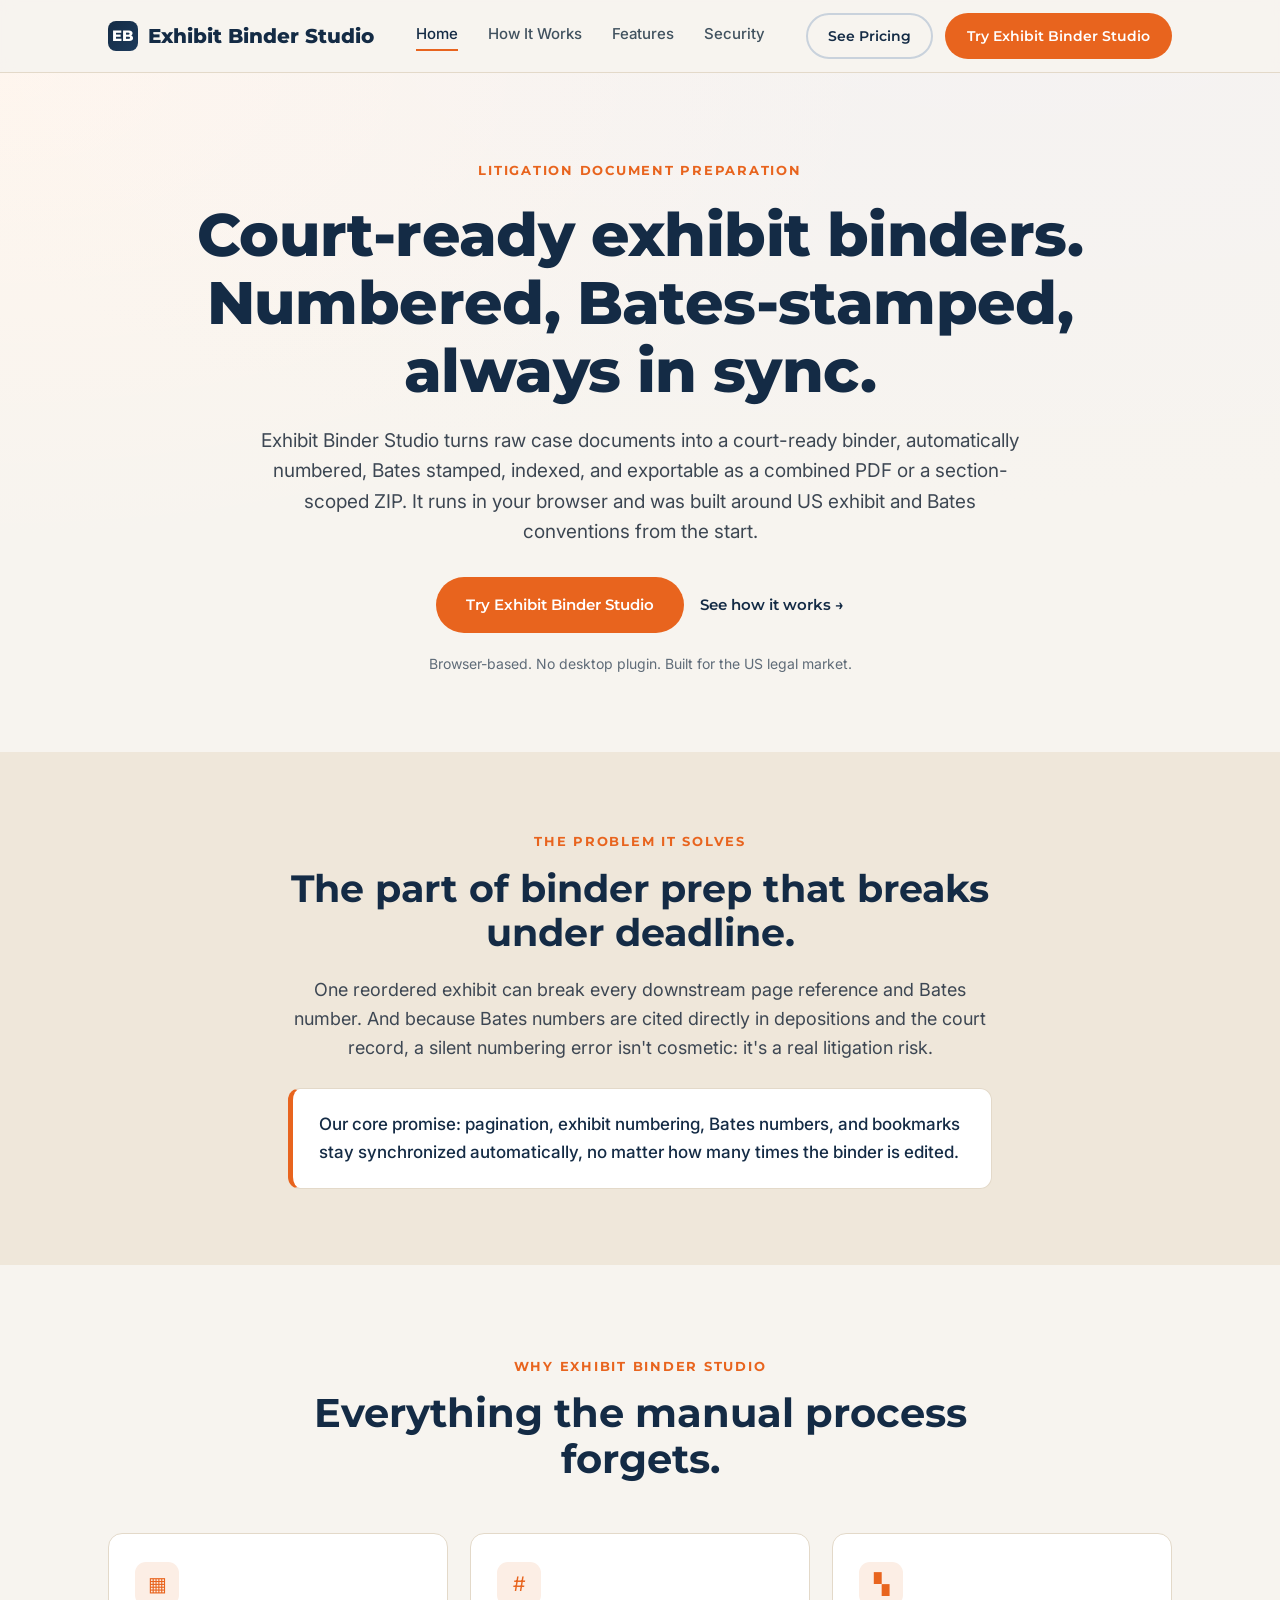
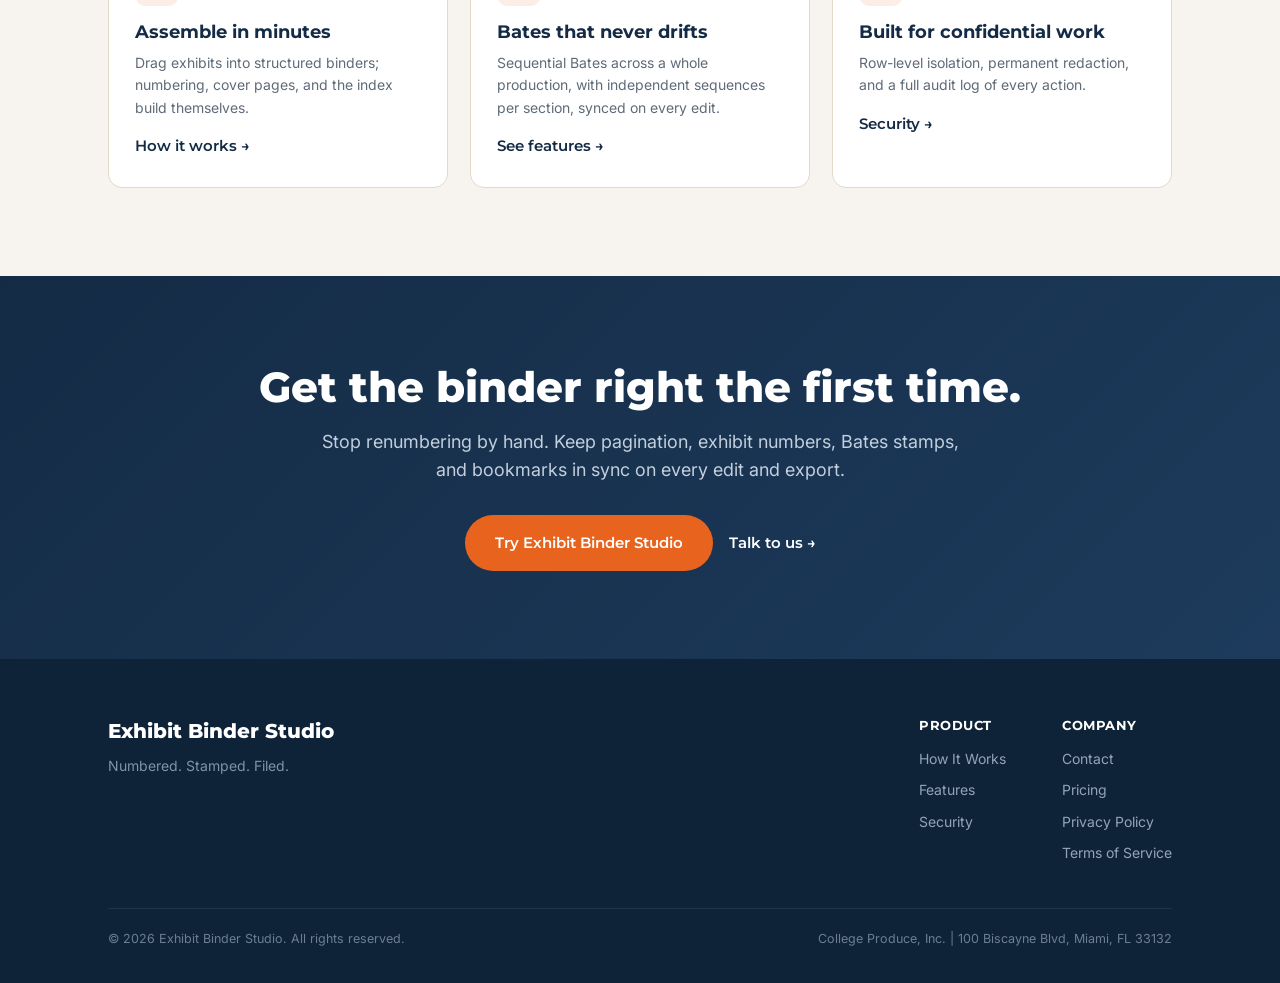
==== index.html @ d890932d "Initial commit: Exhibit Binder Studio marketing site Four-page static site (home, features, how it w" ====
<!DOCTYPE html>
<html lang="en">
<head>
<meta charset="UTF-8">
<meta name="viewport" content="width=device-width, initial-scale=1.0">
<title>Exhibit Binder Studio | Court-Ready Litigation Binders, Automatically</title>
<meta name="description" content="Turn raw case documents into a court-ready exhibit binder, automatically numbered, Bates stamped, indexed, and export-ready as a combined PDF or section-scoped ZIP. Browser-based, built for US exhibit and Bates conventions.">
<link rel="preconnect" href="https://fonts.googleapis.com">
<link rel="preconnect" href="https://fonts.gstatic.com" crossorigin>
<link href="https://fonts.googleapis.com/css2?family=Montserrat:wght@600;700;800&family=Inter:wght@400;500;600&display=swap" rel="stylesheet">
<link rel="stylesheet" href="assets/styles.css">
</head>
<body data-page="home">

<header id="site-header"></header>

<main>
  <section class="hero">
    <div class="wrap">
      <span class="eyebrow">Litigation Document Preparation</span>
      <h1>Court-ready exhibit binders. Numbered, Bates-stamped, always in sync.</h1>
      <p class="sub">Exhibit Binder Studio turns raw case documents into a court-ready binder, automatically numbered, Bates stamped, indexed, and exportable as a combined PDF or a section-scoped ZIP. It runs in your browser and was built around US exhibit and Bates conventions from the start.</p>
      <div class="cta-row">
        <a class="btn btn-primary" href="contact.html">Try Exhibit Binder Studio</a>
        <a class="link-arrow" href="how-it-works.html">See how it works →</a>
      </div>
      <p class="micro">Browser-based. No desktop plugin. Built for the US legal market.</p>
    </div>
  </section>

  <section class="problem" style="padding:76px 0">
    <div class="wrap inner">
      <span class="eyebrow">The Problem It Solves</span>
      <h2>The part of binder prep that breaks under deadline.</h2>
      <p>One reordered exhibit can break every downstream page reference and Bates number. And because Bates numbers are cited directly in depositions and the court record, a silent numbering error isn't cosmetic: it's a real litigation risk.</p>
      <div class="promise">Our core promise: pagination, exhibit numbering, Bates numbers, and bookmarks stay synchronized automatically, no matter how many times the binder is edited.</div>
    </div>
  </section>

  <section>
    <div class="wrap">
      <div class="sec-head"><span class="eyebrow">Why Exhibit Binder Studio</span><h2>Everything the manual process forgets.</h2></div>
      <div class="hl-grid">
        <div class="hl"><div class="ic">▦</div><h3>Assemble in minutes</h3><p>Drag exhibits into structured binders; numbering, cover pages, and the index build themselves.</p><a class="link-arrow" href="how-it-works.html">How it works →</a></div>
        <div class="hl"><div class="ic">#</div><h3>Bates that never drifts</h3><p>Sequential Bates across a whole production, with independent sequences per section, synced on every edit.</p><a class="link-arrow" href="features.html">See features →</a></div>
        <div class="hl"><div class="ic">▚</div><h3>Built for confidential work</h3><p>Row-level isolation, permanent redaction, and a full audit log of every action.</p><a class="link-arrow" href="security.html">Security →</a></div>
      </div>
    </div>
  </section>

  <section class="cta cta-dark"><div class="wrap"><h2>Get the binder right the first time.</h2><p>Stop renumbering by hand. Keep pagination, exhibit numbers, Bates stamps, and bookmarks in sync on every edit and export.</p><div class="cta-row"><a class="btn btn-primary" href="contact.html">Try Exhibit Binder Studio</a><a class="link-arrow" href="contact.html">Talk to us →</a></div></div></section>
</main>

<footer id="site-footer"></footer>

<script src="assets/site.js"></script>
</body>
</html>
---- assets/styles.css ----
/* =========================================================
   Exhibit Binder Studio: shared stylesheet
   One file for every page: base/reset, nav, footer, and
   shared components, followed by page-specific sections.
   ========================================================= */

:root{
  --cream:#F7F4EF; --cream-2:#EFE7DA; --white:#FFFFFF;
  --navy:#142B45; --navy-2:#1D3B5C; --ink:#2A2A2A; --muted:#5f6b78;
  --orange:#E8641E; --beige:#EAE0D2; --line:#E3D9C9;
}
*{box-sizing:border-box;margin:0;padding:0}
html{scroll-behavior:smooth}
body{font-family:'Inter',sans-serif;color:var(--ink);background:var(--cream);line-height:1.6;-webkit-font-smoothing:antialiased}
h1,h2,h3,.brand{font-family:'Montserrat',sans-serif;color:var(--navy);line-height:1.14}
.wrap{max-width:1120px;margin:0 auto;padding:0 28px}
.eyebrow{font-family:'Montserrat';font-weight:700;letter-spacing:.14em;font-size:12.5px;color:var(--orange);text-transform:uppercase}
a{text-decoration:none;color:inherit}

.btn{display:inline-flex;align-items:center;gap:8px;font-family:'Montserrat';font-weight:600;font-size:15px;padding:14px 28px;border-radius:100px;border:2px solid transparent;cursor:pointer;transition:.18s}
.btn-primary{background:var(--orange);color:#fff}
.btn-primary:hover{background:#cf5513;transform:translateY(-1px)}
.btn-ghost{background:transparent;color:var(--navy);border-color:#c9d2dc}
.btn-ghost:hover{border-color:var(--navy)}
.link-arrow{font-family:'Montserrat';font-weight:600;color:var(--navy);font-size:15px}
.link-arrow:hover{color:var(--orange)}

/* ---------- Header / navigation (shared, injected by assets/site.js) ---------- */
header{position:sticky;top:0;z-index:50;background:rgba(247,244,239,.92);backdrop-filter:blur(8px);border-bottom:1px solid var(--line)}
nav{display:flex;align-items:center;justify-content:space-between;min-height:72px;flex-wrap:wrap;row-gap:10px;padding:10px 0}
.brand{font-weight:800;font-size:20px;display:flex;align-items:center;gap:10px;white-space:nowrap}
.logo-mark{width:30px;height:30px;border-radius:8px;background:linear-gradient(135deg,var(--navy),var(--navy-2));display:grid;place-items:center;color:#fff;font-size:15px;font-weight:800}
.navlinks{display:flex;gap:30px;align-items:center}
.navlinks a{font-weight:500;color:#41525f;font-size:15px;padding-bottom:3px;border-bottom:2px solid transparent;white-space:nowrap}
.navlinks a:hover{color:var(--navy)}
.navlinks a.active{color:var(--navy);border-bottom-color:var(--orange)}
.navcta{display:flex;gap:12px;align-items:center;flex-wrap:wrap;justify-content:flex-end}
.navcta .btn{padding:10px 20px;font-size:14px}
@media(max-width:1040px){.navlinks{gap:18px}.navlinks a{font-size:13.5px}.navcta .btn{padding:9px 18px;font-size:13.5px}}
@media(max-width:860px){.navlinks{display:none}}
@media(max-width:480px){.brand{font-size:17px}.logo-mark{width:26px;height:26px;font-size:13px}.navcta .btn{padding:7px 12px;font-size:11.5px}.navcta{gap:6px}}

/* ---------- Footer (shared, injected by assets/site.js) ---------- */
footer{background:#0f2338;color:#93a4b7;padding:56px 0 34px}
.fgrid2{display:flex;justify-content:space-between;flex-wrap:wrap;gap:24px;align-items:flex-start}
.fbrand{font-family:'Montserrat';font-weight:800;color:#fff;font-size:20px;margin-bottom:8px}
.ftag{color:#7f93a8;font-size:14px}
.fcols{display:flex;gap:56px;flex-wrap:wrap}
.fcol h5{font-family:'Montserrat';color:#fff;font-size:13px;margin-bottom:12px;letter-spacing:.04em}
.fcol a{display:block;font-size:14px;margin-bottom:9px}.fcol a:hover{color:#fff}
.fbar{border-top:1px solid #ffffff14;margin-top:34px;padding-top:20px;font-size:12.5px;color:#6b7e93;display:flex;justify-content:space-between;flex-wrap:wrap;gap:8px}

/* ---------- Shared section components (used on 2+ pages) ---------- */
section{padding:88px 0}

.sec-head{text-align:center;max-width:760px;margin:0 auto}
.sec-head h2{font-size:clamp(27px,3.5vw,40px);font-weight:700;margin:12px 0}
.sec-head p.lead{color:var(--muted);font-size:17px}

.pbanner{background:var(--navy);color:#fff;padding:70px 0 64px}
.pbanner .eyebrow{color:#ff9a5c}
.pbanner h1{color:#fff;font-size:clamp(32px,4.4vw,50px);font-weight:800;margin:12px 0 14px}
.pbanner p{color:#b9c6d4;font-size:18px;max-width:62ch}

.problem{background:var(--cream-2)}
.problem .inner{max-width:760px;margin:0 auto;text-align:center}
.problem h2{font-size:clamp(26px,3.4vw,38px);font-weight:700;margin:14px 0 22px}
.problem p{font-size:18px;color:#3d4753;margin-bottom:16px}
.promise{margin-top:26px;background:#fff;border:1px solid var(--line);border-left:5px solid var(--orange);border-radius:12px;padding:22px 26px;font-size:17px;color:var(--navy);font-weight:500;text-align:left}

/* CTA section + button row: one shared shape, two color variants */
.cta{text-align:center}
.cta-row{display:flex;gap:16px;align-items:center;flex-wrap:wrap}
.cta .cta-row{justify-content:center}
.cta .link-arrow{color:inherit}

.cta-dark{background:linear-gradient(135deg,var(--navy),var(--navy-2));color:#fff}
.cta-dark h2{color:#fff;font-size:clamp(28px,3.8vw,42px);font-weight:800;margin-bottom:16px}
.cta-dark p{color:#c2cfdd;font-size:18px;max-width:60ch;margin:0 auto 30px}
.cta-dark .link-arrow{color:#fff}

.cta-light{background:var(--cream-2)}
.cta-light h2{font-size:clamp(28px,3.6vw,42px);font-weight:800;margin-bottom:14px}
.cta-light p{color:var(--muted);font-size:18px;max-width:56ch;margin:0 auto 28px}
.cta-light .link-arrow{color:var(--navy)}

/* =========================================================
   Home page
   ========================================================= */
.hero{padding:84px 0 76px;background:radial-gradient(1200px 500px at 80% -10%, #ecebff33, transparent),radial-gradient(900px 480px at 0% 0%, #fff6ee, transparent);text-align:center}
.hero h1{font-size:clamp(38px,5.2vw,60px);font-weight:800;letter-spacing:-.01em;margin:18px auto 20px;max-width:22ch}
.hero p.sub{font-size:19px;color:#3d4753;max-width:64ch;margin:0 auto 30px}
.hero .cta-row{justify-content:center}
.micro{margin-top:20px;color:var(--muted);font-size:14px}

.hl-grid{display:grid;grid-template-columns:repeat(3,1fr);gap:22px;margin-top:52px}
@media(max-width:840px){.hl-grid{grid-template-columns:1fr}}
.hl{background:#fff;border:1px solid var(--line);border-radius:14px;padding:28px 26px;transition:.18s}
.hl:hover{transform:translateY(-3px);box-shadow:0 20px 40px -26px #142b4555}
.hl .ic{width:44px;height:44px;border-radius:11px;background:#fceee5;color:var(--orange);display:grid;place-items:center;margin-bottom:16px;font-size:20px}
.hl h3{font-size:18px;margin-bottom:9px}
.hl p{font-size:14px;color:var(--muted);margin-bottom:14px}

/* =========================================================
   Features page
   ========================================================= */
.fgrid{display:grid;grid-template-columns:repeat(3,1fr);gap:22px}
@media(max-width:900px){.fgrid{grid-template-columns:1fr 1fr}}
@media(max-width:560px){.fgrid{grid-template-columns:1fr}}
.card{background:#fff;border:1px solid var(--line);border-radius:14px;padding:28px 26px;transition:.18s}
.card:hover{transform:translateY(-3px);box-shadow:0 20px 40px -26px #142b4555}
.card .ic{width:46px;height:46px;border-radius:12px;background:#fceee5;color:var(--orange);display:grid;place-items:center;margin-bottom:16px;font-size:21px;font-family:'Montserrat';font-weight:700}
.card h3{font-size:17.5px;margin-bottom:9px}
.card p{font-size:14px;color:var(--muted)}
.also{margin-top:34px;text-align:center;background:var(--cream-2);border:1px dashed #d8c4a8;border-radius:14px;padding:24px 28px}
.also b{color:var(--navy);font-family:'Montserrat'}
.also span{color:var(--muted);font-size:14.5px}

.qc{background:var(--navy);color:#e8eef4}
.qc h2{color:#fff}
.qc .sec-head p.lead{color:#aebccb}
.qc .eyebrow{color:#ff9a5c}
.presets{display:grid;grid-template-columns:repeat(2,1fr);gap:12px;max-width:820px;margin:44px auto 0}
@media(max-width:640px){.presets{grid-template-columns:1fr}}
.preset{display:flex;gap:12px;align-items:center;background:#ffffff0f;border:1px solid #ffffff1f;border-radius:10px;padding:14px 16px;font-size:14.5px}
.preset .chk{color:#5fd08a;font-weight:700}
.qc-note{max-width:820px;margin:26px auto 0;font-size:14.5px;color:#b9c6d4;text-align:center;line-height:1.7}
.qc-note b{color:#fff}

/* =========================================================
   How It Works page
   ========================================================= */
.steps-v{max-width:820px;margin:0 auto;display:flex;flex-direction:column;gap:18px}
.stepc{display:flex;gap:22px;background:#fff;border:1px solid var(--line);border-radius:14px;padding:26px 28px}
.stepc .n{flex:0 0 auto;width:46px;height:46px;border-radius:50%;background:var(--navy);color:#fff;font-family:'Montserrat';font-weight:700;font-size:18px;display:grid;place-items:center}
.stepc h3{font-size:18px;margin-bottom:6px}
.stepc p{font-size:14.5px;color:var(--muted)}
.intro{text-align:center;max-width:640px;margin:0 auto 48px;color:var(--muted);font-size:17px}

/* =========================================================
   Security page
   ========================================================= */
.sec-grid{display:grid;grid-template-columns:repeat(2,1fr);gap:22px}
@media(max-width:760px){.sec-grid{grid-template-columns:1fr}}
.pill{display:flex;gap:18px;background:#fff;border:1px solid var(--line);border-radius:14px;padding:26px 26px}
.pill .ic{flex:0 0 auto;width:46px;height:46px;border-radius:12px;background:#eaf0f6;color:var(--navy);display:grid;place-items:center;font-size:20px;font-family:'Montserrat';font-weight:700}
.pill h3{font-size:17px;margin-bottom:6px}
.pill p{font-size:14px;color:var(--muted)}

.stackwrap{background:var(--cream-2)}
.stackwrap .sec-head{margin:0 auto 40px}
.stack-grid{display:grid;grid-template-columns:repeat(4,1fr);gap:16px;max-width:960px;margin:0 auto}
@media(max-width:760px){.stack-grid{grid-template-columns:1fr 1fr}}
.scard{background:#fff;border:1px solid var(--line);border-radius:12px;padding:20px 18px;text-align:center}
.scard .l{font-family:'Montserrat';font-weight:700;color:var(--orange);font-size:12px;letter-spacing:.06em;text-transform:uppercase;margin-bottom:8px}
.scard p{font-size:13.5px;color:var(--navy);font-weight:600}
.scard span{display:block;font-size:12.5px;color:var(--muted);font-weight:400;margin-top:3px}
.isolate{max-width:820px;margin:36px auto 0;text-align:center;color:var(--muted);font-size:14px}
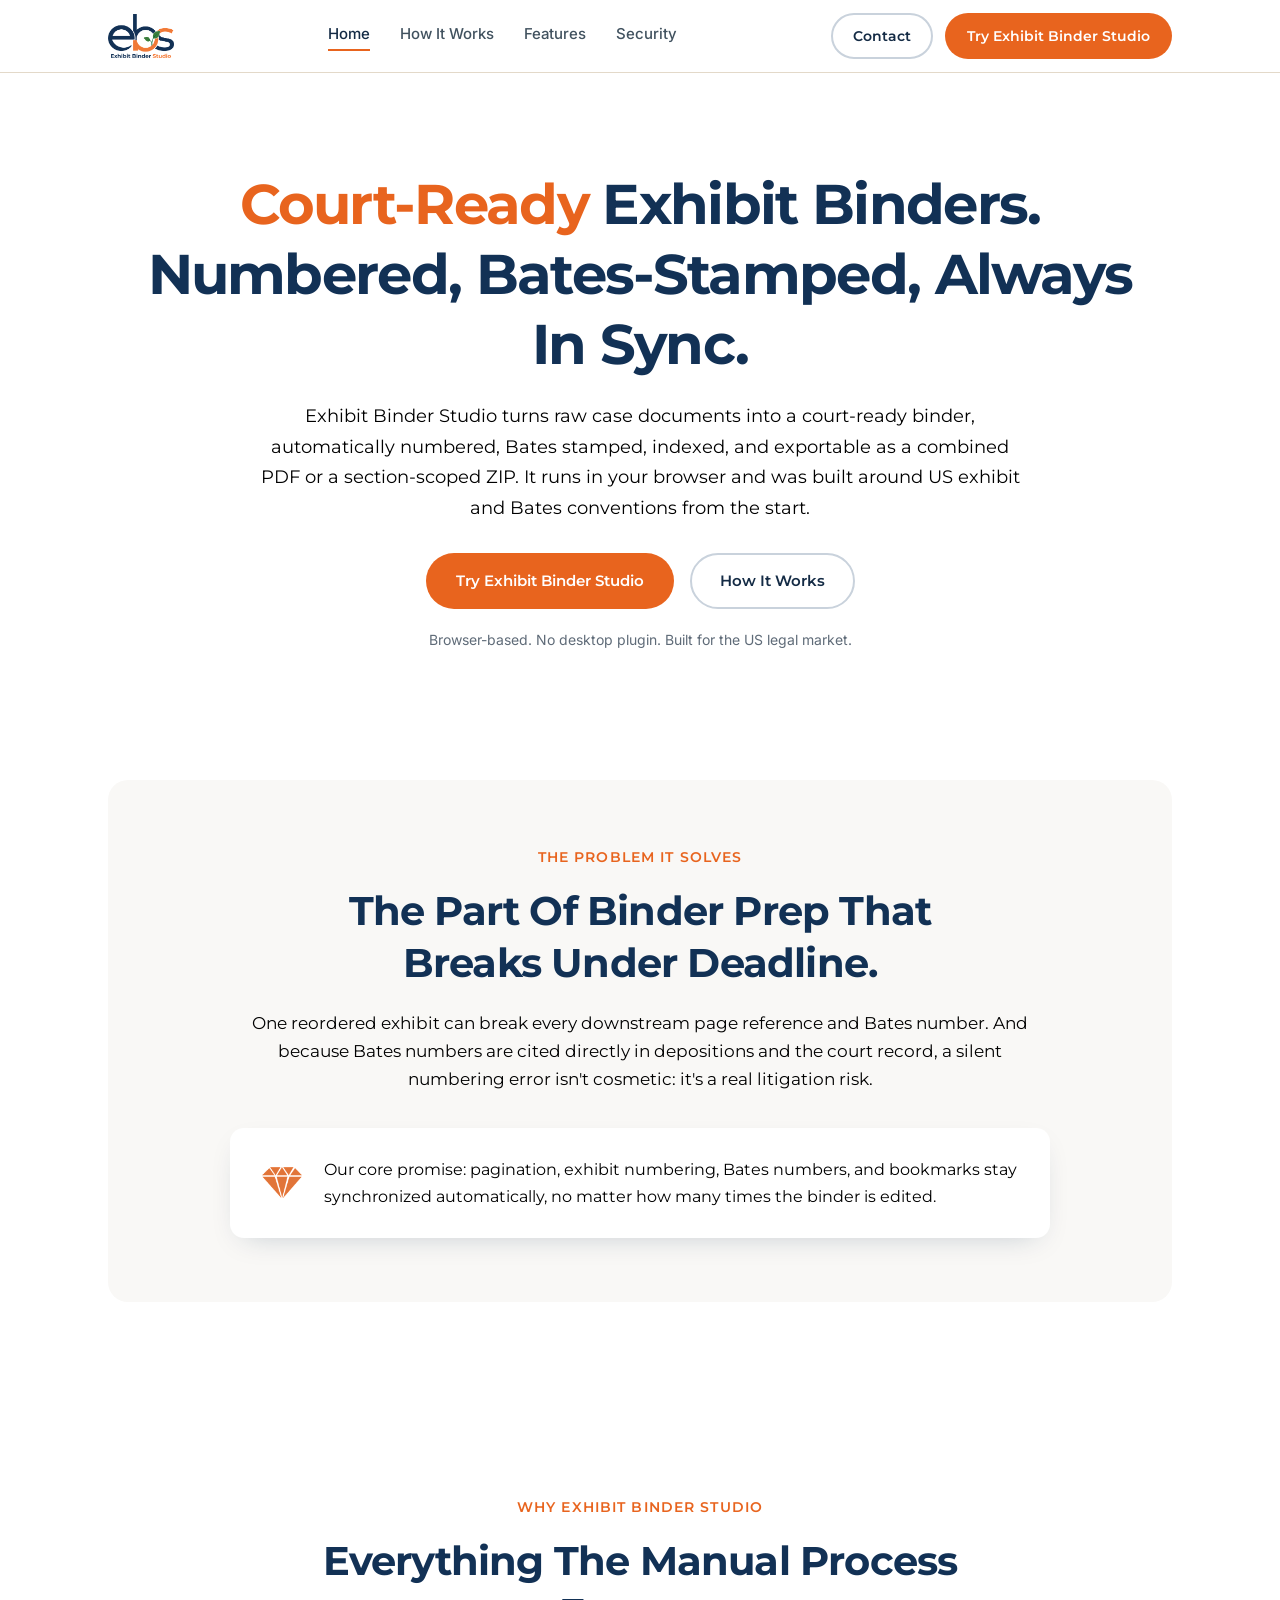
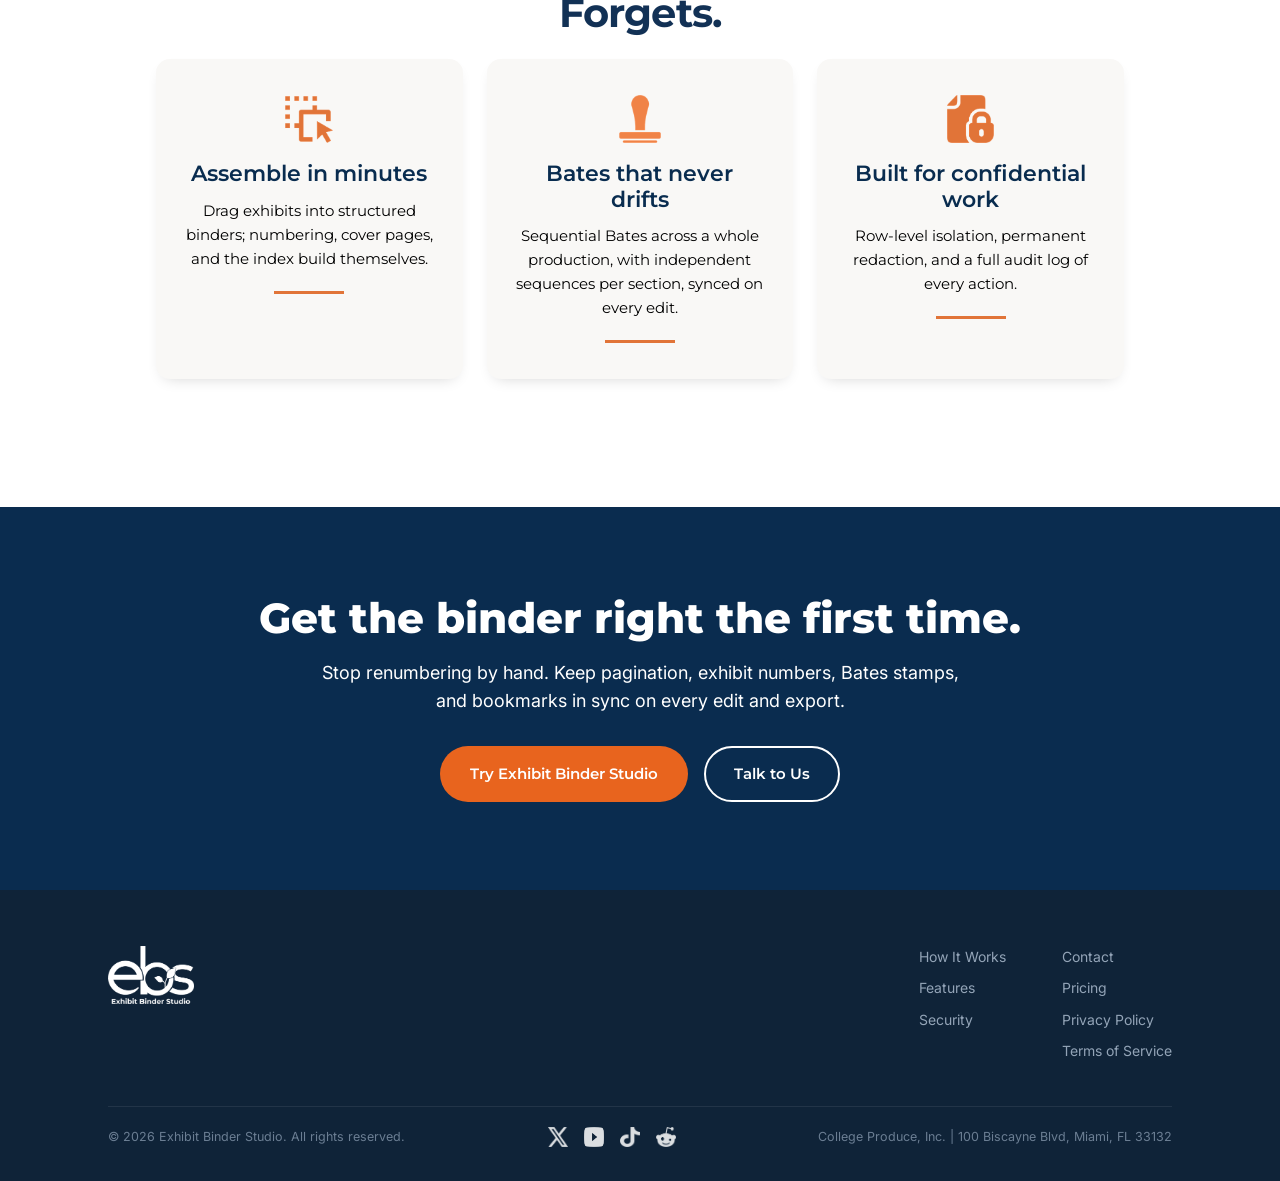
==== commit 536067d0: "Redesign Home, Features, and Security pages to match new Figma mockups Real icon/logo assets replace" ====
--- a/index.html
+++ b/index.html
@@ -7,7 +7,7 @@
 <meta name="description" content="Turn raw case documents into a court-ready exhibit binder, automatically numbered, Bates stamped, indexed, and export-ready as a combined PDF or section-scoped ZIP. Browser-based, built for US exhibit and Bates conventions.">
 <link rel="preconnect" href="https://fonts.googleapis.com">
 <link rel="preconnect" href="https://fonts.gstatic.com" crossorigin>
-<link href="https://fonts.googleapis.com/css2?family=Montserrat:wght@600;700;800&family=Inter:wght@400;500;600&display=swap" rel="stylesheet">
+<link href="https://fonts.googleapis.com/css2?family=Montserrat:wght@300;400;500;600;700;800&family=Inter:wght@400;500;600&display=swap" rel="stylesheet">
 <link rel="stylesheet" href="assets/styles.css">
 </head>
 <body data-page="home">
@@ -17,38 +17,61 @@
 <main>
   <section class="hero">
     <div class="wrap">
-      <span class="eyebrow">Litigation Document Preparation</span>
-      <h1>Court-ready exhibit binders. Numbered, Bates-stamped, always in sync.</h1>
+      <h1><span>Court-Ready</span> Exhibit Binders. Numbered, Bates-Stamped, Always In Sync.</h1>
       <p class="sub">Exhibit Binder Studio turns raw case documents into a court-ready binder, automatically numbered, Bates stamped, indexed, and exportable as a combined PDF or a section-scoped ZIP. It runs in your browser and was built around US exhibit and Bates conventions from the start.</p>
       <div class="cta-row">
         <a class="btn btn-primary" href="contact.html">Try Exhibit Binder Studio</a>
-        <a class="link-arrow" href="how-it-works.html">See how it works →</a>
+        <a class="btn btn-ghost" href="how-it-works.html">How It Works</a>
       </div>
       <p class="micro">Browser-based. No desktop plugin. Built for the US legal market.</p>
     </div>
   </section>
 
-  <section class="problem" style="padding:76px 0">
-    <div class="wrap inner">
-      <span class="eyebrow">The Problem It Solves</span>
-      <h2>The part of binder prep that breaks under deadline.</h2>
-      <p>One reordered exhibit can break every downstream page reference and Bates number. And because Bates numbers are cited directly in depositions and the court record, a silent numbering error isn't cosmetic: it's a real litigation risk.</p>
-      <div class="promise">Our core promise: pagination, exhibit numbering, Bates numbers, and bookmarks stay synchronized automatically, no matter how many times the binder is edited.</div>
-    </div>
-  </section>
-
-  <section>
+  <section class="hp-panel-wrap">
     <div class="wrap">
-      <div class="sec-head"><span class="eyebrow">Why Exhibit Binder Studio</span><h2>Everything the manual process forgets.</h2></div>
-      <div class="hl-grid">
-        <div class="hl"><div class="ic">▦</div><h3>Assemble in minutes</h3><p>Drag exhibits into structured binders; numbering, cover pages, and the index build themselves.</p><a class="link-arrow" href="how-it-works.html">How it works →</a></div>
-        <div class="hl"><div class="ic">#</div><h3>Bates that never drifts</h3><p>Sequential Bates across a whole production, with independent sequences per section, synced on every edit.</p><a class="link-arrow" href="features.html">See features →</a></div>
-        <div class="hl"><div class="ic">▚</div><h3>Built for confidential work</h3><p>Row-level isolation, permanent redaction, and a full audit log of every action.</p><a class="link-arrow" href="security.html">Security →</a></div>
+      <div class="hp-panel">
+        <span class="hp-eyebrow">The Problem It Solves</span>
+        <h2 class="hp-h2">The Part Of Binder Prep That Breaks Under Deadline.</h2>
+        <p>One reordered exhibit can break every downstream page reference and Bates number. And because Bates numbers are cited directly in depositions and the court record, a silent numbering error isn't cosmetic: it's a real litigation risk.</p>
+        <div class="hp-callout">
+          <img src="assets/img/icon-diamond.png" alt="">
+          <p>Our core promise: pagination, exhibit numbering, Bates numbers, and bookmarks stay synchronized automatically, no matter how many times the binder is edited.</p>
+        </div>
       </div>
     </div>
   </section>
 
-  <section class="cta cta-dark"><div class="wrap"><h2>Get the binder right the first time.</h2><p>Stop renumbering by hand. Keep pagination, exhibit numbers, Bates stamps, and bookmarks in sync on every edit and export.</p><div class="cta-row"><a class="btn btn-primary" href="contact.html">Try Exhibit Binder Studio</a><a class="link-arrow" href="contact.html">Talk to us →</a></div></div></section>
+  <section class="hp-panel-wrap">
+    <div class="wrap">
+      <div class="hp-panel hp-panel-cards">
+        <span class="hp-eyebrow">Why Exhibit Binder Studio</span>
+        <h2 class="hp-h2">Everything The Manual Process Forgets.</h2>
+
+        <div class="hp-cards">
+          <div class="hp-card">
+            <img src="assets/img/icon-drag.png" alt="">
+            <h3>Assemble in minutes</h3>
+            <p>Drag exhibits into structured binders; numbering, cover pages, and the index build themselves.</p>
+            <span class="hp-rule"></span>
+          </div>
+          <div class="hp-card">
+            <img src="assets/img/icon-bates.png" alt="">
+            <h3>Bates that never drifts</h3>
+            <p>Sequential Bates across a whole production, with independent sequences per section, synced on every edit.</p>
+            <span class="hp-rule"></span>
+          </div>
+          <div class="hp-card">
+            <img src="assets/img/icon-security.png" alt="">
+            <h3>Built for confidential work</h3>
+            <p>Row-level isolation, permanent redaction, and a full audit log of every action.</p>
+            <span class="hp-rule"></span>
+          </div>
+        </div>
+      </div>
+    </div>
+  </section>
+
+  <section class="cta cta-dark"><div class="wrap"><h2>Get the binder right the first time.</h2><p>Stop renumbering by hand. Keep pagination, exhibit numbers, Bates stamps, and bookmarks in sync on every edit and export.</p><div class="cta-row"><a class="btn btn-primary" href="contact.html">Try Exhibit Binder Studio</a><a class="btn btn-outline-white" href="contact.html">Talk to Us</a></div></div></section>
 </main>
 
 <footer id="site-footer"></footer>
--- a/assets/styles.css
+++ b/assets/styles.css
@@ -22,14 +22,16 @@
 .btn-primary:hover{background:#cf5513;transform:translateY(-1px)}
 .btn-ghost{background:transparent;color:var(--navy);border-color:#c9d2dc}
 .btn-ghost:hover{border-color:var(--navy)}
+.btn-outline-white{background:transparent;color:#fff;border-color:#fff}
+.btn-outline-white:hover{background:#ffffff1a}
 .link-arrow{font-family:'Montserrat';font-weight:600;color:var(--navy);font-size:15px}
 .link-arrow:hover{color:var(--orange)}
 
 /* ---------- Header / navigation (shared, injected by assets/site.js) ---------- */
-header{position:sticky;top:0;z-index:50;background:rgba(247,244,239,.92);backdrop-filter:blur(8px);border-bottom:1px solid var(--line)}
+header{position:sticky;top:0;z-index:50;background:#FFFFFF;border-bottom:1px solid var(--line)}
 nav{display:flex;align-items:center;justify-content:space-between;min-height:72px;flex-wrap:wrap;row-gap:10px;padding:10px 0}
-.brand{font-weight:800;font-size:20px;display:flex;align-items:center;gap:10px;white-space:nowrap}
-.logo-mark{width:30px;height:30px;border-radius:8px;background:linear-gradient(135deg,var(--navy),var(--navy-2));display:grid;place-items:center;color:#fff;font-size:15px;font-weight:800}
+.brand{display:flex;align-items:center;white-space:nowrap}
+.brand-logo{height:44px;width:auto;display:block}
 .navlinks{display:flex;gap:30px;align-items:center}
 .navlinks a{font-weight:500;color:#41525f;font-size:15px;padding-bottom:3px;border-bottom:2px solid transparent;white-space:nowrap}
 .navlinks a:hover{color:var(--navy)}
@@ -38,29 +40,29 @@
 .navcta .btn{padding:10px 20px;font-size:14px}
 @media(max-width:1040px){.navlinks{gap:18px}.navlinks a{font-size:13.5px}.navcta .btn{padding:9px 18px;font-size:13.5px}}
 @media(max-width:860px){.navlinks{display:none}}
-@media(max-width:480px){.brand{font-size:17px}.logo-mark{width:26px;height:26px;font-size:13px}.navcta .btn{padding:7px 12px;font-size:11.5px}.navcta{gap:6px}}
+@media(max-width:480px){.brand-logo{height:36px}.navcta .btn{padding:7px 12px;font-size:11.5px}.navcta{gap:6px}}
 
 /* ---------- Footer (shared, injected by assets/site.js) ---------- */
 footer{background:#0f2338;color:#93a4b7;padding:56px 0 34px}
 .fgrid2{display:flex;justify-content:space-between;flex-wrap:wrap;gap:24px;align-items:flex-start}
-.fbrand{font-family:'Montserrat';font-weight:800;color:#fff;font-size:20px;margin-bottom:8px}
-.ftag{color:#7f93a8;font-size:14px}
+.flogo{height:58px;width:auto;display:block}
 .fcols{display:flex;gap:56px;flex-wrap:wrap}
-.fcol h5{font-family:'Montserrat';color:#fff;font-size:13px;margin-bottom:12px;letter-spacing:.04em}
 .fcol a{display:block;font-size:14px;margin-bottom:9px}.fcol a:hover{color:#fff}
-.fbar{border-top:1px solid #ffffff14;margin-top:34px;padding-top:20px;font-size:12.5px;color:#6b7e93;display:flex;justify-content:space-between;flex-wrap:wrap;gap:8px}
+.fbar{border-top:1px solid #ffffff14;margin-top:34px;padding-top:20px;font-size:12.5px;color:#6b7e93;display:flex;justify-content:space-between;align-items:center;flex-wrap:wrap;gap:16px}
+.fsocials{display:flex;gap:16px;align-items:center}
+.fsocial{display:block;opacity:.85;transition:.15s}
+.fsocial:hover{opacity:1}
+.fsocial img{width:20px;height:20px;display:block}
 
 /* ---------- Shared section components (used on 2+ pages) ---------- */
 section{padding:88px 0}
 
-.sec-head{text-align:center;max-width:760px;margin:0 auto}
-.sec-head h2{font-size:clamp(27px,3.5vw,40px);font-weight:700;margin:12px 0}
-.sec-head p.lead{color:var(--muted);font-size:17px}
-
-.pbanner{background:var(--navy);color:#fff;padding:70px 0 64px}
-.pbanner .eyebrow{color:#ff9a5c}
-.pbanner h1{color:#fff;font-size:clamp(32px,4.4vw,50px);font-weight:800;margin:12px 0 14px}
-.pbanner p{color:#b9c6d4;font-size:18px;max-width:62ch}
+/* Light, centered page-header treatment (Features, How It Works, Security) */
+.lp-hero{background:#F3F3F3;padding:112px 0;text-align:center}
+.lp-eyebrow{font-family:'Montserrat';font-weight:600;font-size:14px;letter-spacing:.08em;text-transform:uppercase;color:#EF7B3B}
+.lp-h1{font-family:'Montserrat';font-weight:700;font-size:clamp(32px,4.6vw,56px);letter-spacing:-.03em;color:#2E4A69;margin:22px auto 28px;max-width:30ch;line-height:1.2}
+.lp-h1 span{color:#EF7B3B;white-space:nowrap}
+.lp-sub{font-family:'Montserrat';font-size:17px;color:#2E4A69;max-width:64ch;margin:0 auto;line-height:1.7}
 
 .problem{background:var(--cream-2)}
 .problem .inner{max-width:760px;margin:0 auto;text-align:center}
@@ -74,85 +76,120 @@
 .cta .cta-row{justify-content:center}
 .cta .link-arrow{color:inherit}
 
-.cta-dark{background:linear-gradient(135deg,var(--navy),var(--navy-2));color:#fff}
+.cta-dark{background:#0A2C4F;color:#fff}
 .cta-dark h2{color:#fff;font-size:clamp(28px,3.8vw,42px);font-weight:800;margin-bottom:16px}
-.cta-dark p{color:#c2cfdd;font-size:18px;max-width:60ch;margin:0 auto 30px}
+.cta-dark p{color:#fff;font-size:18px;max-width:60ch;margin:0 auto 30px}
 .cta-dark .link-arrow{color:#fff}
-
-.cta-light{background:var(--cream-2)}
-.cta-light h2{font-size:clamp(28px,3.6vw,42px);font-weight:800;margin-bottom:14px}
-.cta-light p{color:var(--muted);font-size:18px;max-width:56ch;margin:0 auto 28px}
-.cta-light .link-arrow{color:var(--navy)}
 
 /* =========================================================
    Home page
    ========================================================= */
-.hero{padding:84px 0 76px;background:radial-gradient(1200px 500px at 80% -10%, #ecebff33, transparent),radial-gradient(900px 480px at 0% 0%, #fff6ee, transparent);text-align:center}
-.hero h1{font-size:clamp(38px,5.2vw,60px);font-weight:800;letter-spacing:-.01em;margin:18px auto 20px;max-width:22ch}
-.hero p.sub{font-size:19px;color:#3d4753;max-width:64ch;margin:0 auto 30px}
+.hero{padding:96px 0 64px;text-align:center;background:#FFFFFF}
+.hero h1{font-family:'Montserrat';font-size:clamp(34px,4.6vw,56px);font-weight:700;letter-spacing:-.03em;color:#123155;margin:0 auto 22px;max-width:26ch;line-height:1.25;text-transform:capitalize}
+.hero h1 span{color:var(--orange)}
+.hero p.sub{font-family:'Montserrat';font-size:18px;color:#000;max-width:64ch;margin:0 auto 30px;line-height:1.7}
 .hero .cta-row{justify-content:center}
 .micro{margin-top:20px;color:var(--muted);font-size:14px}
 
-.hl-grid{display:grid;grid-template-columns:repeat(3,1fr);gap:22px;margin-top:52px}
-@media(max-width:840px){.hl-grid{grid-template-columns:1fr}}
-.hl{background:#fff;border:1px solid var(--line);border-radius:14px;padding:28px 26px;transition:.18s}
-.hl:hover{transform:translateY(-3px);box-shadow:0 20px 40px -26px #142b4555}
-.hl .ic{width:44px;height:44px;border-radius:11px;background:#fceee5;color:var(--orange);display:grid;place-items:center;margin-bottom:16px;font-size:20px}
-.hl h3{font-size:18px;margin-bottom:9px}
-.hl p{font-size:14px;color:var(--muted);margin-bottom:14px}
+.hp-panel-wrap{padding:64px 0;background:#FFFFFF}
+.hp-panel{background:#F9F8F6;border-radius:20px;padding:64px 48px;text-align:center}
+.hp-panel-cards{background:#FFFFFF}
+.hp-eyebrow{font-family:'Montserrat';font-weight:600;font-size:14px;letter-spacing:.08em;text-transform:uppercase;color:var(--orange)}
+.hp-h2{font-family:'Montserrat';font-weight:700;font-size:clamp(26px,3.4vw,40px);color:#123155;letter-spacing:-.02em;margin:16px auto 20px;max-width:26ch;line-height:1.3;text-transform:capitalize}
+.hp-panel>p{font-family:'Montserrat';font-size:16.5px;color:#000;max-width:820px;margin:0 auto 34px;line-height:1.7}
+
+.hp-callout{max-width:820px;margin:0 auto;background:#fff;border-radius:14px;box-shadow:0 10px 30px -14px rgba(10,44,79,.25);padding:28px 32px;display:flex;align-items:center;gap:22px;text-align:left}
+.hp-callout img{flex:0 0 auto;width:40px;height:auto}
+.hp-callout p{font-family:'Montserrat';font-size:16px;color:#000;font-weight:400;margin:0;line-height:1.7}
+@media(max-width:560px){.hp-callout{flex-direction:column;text-align:center}}
+
+.hp-cards{display:grid;grid-template-columns:repeat(3,1fr);gap:24px;margin-top:8px}
+@media(max-width:860px){.hp-cards{grid-template-columns:1fr}}
+.hp-card{background:#F9F8F6;border-radius:14px;box-shadow:0 6px 16px -8px rgba(0,0,0,.2);padding:36px 28px}
+.hp-card img{width:48px;height:48px;object-fit:contain;margin:0 auto 18px;display:block}
+.hp-card h3{font-family:'Montserrat';font-weight:600;font-size:22px;color:#092C4F;margin-bottom:12px}
+.hp-card p{font-family:'Montserrat';font-size:15px;color:#000;margin-bottom:20px;line-height:1.6}
+.hp-rule{display:block;width:70px;height:3px;background:#E17438;margin:0 auto}
 
 /* =========================================================
    Features page
    ========================================================= */
-.fgrid{display:grid;grid-template-columns:repeat(3,1fr);gap:22px}
-@media(max-width:900px){.fgrid{grid-template-columns:1fr 1fr}}
-@media(max-width:560px){.fgrid{grid-template-columns:1fr}}
-.card{background:#fff;border:1px solid var(--line);border-radius:14px;padding:28px 26px;transition:.18s}
-.card:hover{transform:translateY(-3px);box-shadow:0 20px 40px -26px #142b4555}
-.card .ic{width:46px;height:46px;border-radius:12px;background:#fceee5;color:var(--orange);display:grid;place-items:center;margin-bottom:16px;font-size:21px;font-family:'Montserrat';font-weight:700}
-.card h3{font-size:17.5px;margin-bottom:9px}
-.card p{font-size:14px;color:var(--muted)}
-.also{margin-top:34px;text-align:center;background:var(--cream-2);border:1px dashed #d8c4a8;border-radius:14px;padding:24px 28px}
-.also b{color:var(--navy);font-family:'Montserrat'}
-.also span{color:var(--muted);font-size:14.5px}
+.feat-grid-section{background:#fff;padding:76px 0}
+.feat-grid{display:grid;grid-template-columns:repeat(3,1fr);gap:24px}
+@media(max-width:900px){.feat-grid{grid-template-columns:1fr 1fr}}
+@media(max-width:560px){.feat-grid{grid-template-columns:1fr}}
+.feat-card{background:#fff;border-radius:18px;box-shadow:0 1px 10px -2px rgba(0,0,0,.18);padding:36px 30px;text-align:center}
+.feat-card img{width:56px;height:56px;object-fit:contain;margin:0 auto 18px}
+.feat-card h3{font-family:'Montserrat';font-weight:600;font-size:18px;color:#2E4A69;margin-bottom:10px}
+.feat-card p{font-family:'Montserrat';font-size:15px;color:#2E4A69;line-height:1.6}
 
-.qc{background:var(--navy);color:#e8eef4}
-.qc h2{color:#fff}
-.qc .sec-head p.lead{color:#aebccb}
-.qc .eyebrow{color:#ff9a5c}
-.presets{display:grid;grid-template-columns:repeat(2,1fr);gap:12px;max-width:820px;margin:44px auto 0}
-@media(max-width:640px){.presets{grid-template-columns:1fr}}
-.preset{display:flex;gap:12px;align-items:center;background:#ffffff0f;border:1px solid #ffffff1f;border-radius:10px;padding:14px 16px;font-size:14.5px}
-.preset .chk{color:#5fd08a;font-weight:700}
-.qc-note{max-width:820px;margin:26px auto 0;font-size:14.5px;color:#b9c6d4;text-align:center;line-height:1.7}
-.qc-note b{color:#fff}
+.feat-qc-section{background:#fff;padding:80px 0 96px}
+.feat-qc-head{text-align:center;max-width:820px;margin:0 auto 44px}
+.feat-qc-head h2{font-family:'Montserrat';font-weight:700;font-size:clamp(28px,3.2vw,40px);color:#2E4A69;letter-spacing:-.02em;margin:16px 0 14px;text-transform:capitalize;line-height:1.3}
+.feat-qc-head p{font-family:'Montserrat';font-size:16.5px;color:#2E4A69}
+.feat-presets{display:grid;grid-template-columns:repeat(2,1fr);gap:14px;max-width:900px;margin:0 auto}
+@media(max-width:640px){.feat-presets{grid-template-columns:1fr}}
+.feat-preset{display:flex;gap:12px;align-items:center;background:#F3F3F3;border-radius:8px;padding:16px 20px;font-family:'Montserrat';font-size:15px;color:#092C4F;box-shadow:0 1px 4px -1px rgba(0,0,0,.15)}
+.feat-preset .chk{color:var(--orange);font-weight:700}
+.feat-preset-ghost{opacity:.6;border:1px dashed #cbb9ac;background:transparent;color:var(--orange);font-weight:600}
+
+.feat-note-band{background:#F6F2F0}
+.feat-note-band .wrap{padding-top:36px;padding-bottom:36px}
+.feat-note-band p{max-width:900px;margin:0 auto;font-family:'Montserrat';font-size:15px;color:#000;text-align:center;line-height:1.7}
+.feat-note-band b{color:#092C4F}
 
 /* =========================================================
    How It Works page
    ========================================================= */
-.steps-v{max-width:820px;margin:0 auto;display:flex;flex-direction:column;gap:18px}
-.stepc{display:flex;gap:22px;background:#fff;border:1px solid var(--line);border-radius:14px;padding:26px 28px}
-.stepc .n{flex:0 0 auto;width:46px;height:46px;border-radius:50%;background:var(--navy);color:#fff;font-family:'Montserrat';font-weight:700;font-size:18px;display:grid;place-items:center}
-.stepc h3{font-size:18px;margin-bottom:6px}
-.stepc p{font-size:14.5px;color:var(--muted)}
-.intro{text-align:center;max-width:640px;margin:0 auto 48px;color:var(--muted);font-size:17px}
+.hiw-problem{background:#F9F8F6;padding:100px 0}
+.hiw-problem-inner{max-width:920px;margin:0 auto;text-align:center}
+.hiw-problem h2{font-family:'Montserrat';font-weight:700;font-size:clamp(26px,3.2vw,38px);color:#2E4A69;letter-spacing:-.02em;margin-bottom:24px;line-height:1.3}
+.hiw-problem-inner>p{font-family:'Montserrat';font-size:16.5px;color:#2E4A69;margin-bottom:42px;line-height:1.7}
+.hiw-callout{position:relative;margin-top:18px;background:#fff;border-radius:14px;box-shadow:0 10px 30px -14px rgba(10,44,79,.35);padding:34px 36px;font-family:'Montserrat';font-size:16px;color:#2E4A69;font-weight:500;line-height:1.7}
+.hiw-callout::before{content:"";position:absolute;top:-9px;left:50%;transform:translateX(-50%);width:0;height:0;border-left:9px solid transparent;border-right:9px solid transparent;border-bottom:9px solid #fff}
+
+.hiw-steps-section{background:#fff;padding:76px 0}
+.hiw-intro{text-align:center;max-width:640px;margin:0 auto 40px;font-family:'Montserrat';color:#2E4A69;font-size:16px}
+.hiw-steps{max-width:820px;margin:0 auto;display:flex;flex-direction:column;gap:18px}
+.hiw-step{position:relative;display:flex;align-items:center;gap:20px;background:#F9F8F6;border-radius:10px;box-shadow:0 4px 10px -4px rgba(0,0,0,.12);padding:22px 28px 22px 84px;overflow:hidden}
+.hiw-step-bg{position:absolute;left:8px;top:50%;transform:translateY(-50%);font-family:'Montserrat';font-weight:700;font-size:110px;color:#EF7B3B;opacity:.07;line-height:1;pointer-events:none}
+.hiw-step-icon{position:relative;flex:0 0 auto;width:34px;height:34px;display:grid;place-items:center;color:#EF7B3B;font-size:20px}
+.hiw-step-icon img{width:100%;height:100%;object-fit:contain}
+.hiw-step-divider{position:relative;flex:0 0 auto;width:1px;align-self:stretch;background:#DE7237}
+.hiw-step-body h3{font-family:'Montserrat';font-weight:600;font-size:19px;color:#EF7B3B;margin-bottom:6px}
+.hiw-step-body p{font-family:'Montserrat';font-size:14.5px;color:#2E4A69}
+@media(max-width:640px){.hiw-step{flex-wrap:wrap;padding-left:64px}}
+
+.hiw-cta{background:#0A2C4F;color:#fff;text-align:center;padding:80px 0}
+.hiw-cta h2{font-family:'Montserrat';font-weight:700;font-size:clamp(28px,3.6vw,42px);letter-spacing:-.02em;margin-bottom:14px;color:#fff}
+.hiw-cta p{font-family:'Montserrat';font-weight:300;font-size:18px;color:#dfe7ee;margin-bottom:32px}
+.hiw-cta-row{display:flex;gap:16px;align-items:center;justify-content:center;flex-wrap:wrap}
+.hiw-btn{display:inline-flex;align-items:center;justify-content:center;font-family:'Montserrat';font-weight:500;font-size:15px;padding:15px 30px;border-radius:100px;transition:.18s}
+.hiw-btn-primary{background:#EF7B3B;color:#fff}
+.hiw-btn-primary:hover{background:#d9672c;transform:translateY(-1px)}
+.hiw-btn-ghost{background:transparent;color:#fff;border:1px solid #fff}
+.hiw-btn-ghost:hover{background:#ffffff1a}
 
 /* =========================================================
    Security page
    ========================================================= */
-.sec-grid{display:grid;grid-template-columns:repeat(2,1fr);gap:22px}
-@media(max-width:760px){.sec-grid{grid-template-columns:1fr}}
-.pill{display:flex;gap:18px;background:#fff;border:1px solid var(--line);border-radius:14px;padding:26px 26px}
-.pill .ic{flex:0 0 auto;width:46px;height:46px;border-radius:12px;background:#eaf0f6;color:var(--navy);display:grid;place-items:center;font-size:20px;font-family:'Montserrat';font-weight:700}
-.pill h3{font-size:17px;margin-bottom:6px}
-.pill p{font-size:14px;color:var(--muted)}
+.sec-cards-section{background:#fff;padding:76px 0}
+.sec-cards{display:grid;grid-template-columns:repeat(2,1fr);gap:24px;max-width:1000px;margin:0 auto}
+@media(max-width:760px){.sec-cards{grid-template-columns:1fr}}
+.sec-card{background:#fff;border-radius:18px;box-shadow:0 1px 10px -2px rgba(0,0,0,.18);padding:36px 40px;text-align:center}
+.sec-card img{width:48px;height:48px;object-fit:contain;margin:0 auto 16px}
+.sec-card h3{font-family:'Montserrat';font-weight:600;font-size:18px;color:#2E4A69;margin-bottom:10px}
+.sec-card p{font-family:'Montserrat';font-size:15px;color:#2E4A69;text-align:left;line-height:1.6}
 
-.stackwrap{background:var(--cream-2)}
-.stackwrap .sec-head{margin:0 auto 40px}
-.stack-grid{display:grid;grid-template-columns:repeat(4,1fr);gap:16px;max-width:960px;margin:0 auto}
-@media(max-width:760px){.stack-grid{grid-template-columns:1fr 1fr}}
-.scard{background:#fff;border:1px solid var(--line);border-radius:12px;padding:20px 18px;text-align:center}
-.scard .l{font-family:'Montserrat';font-weight:700;color:var(--orange);font-size:12px;letter-spacing:.06em;text-transform:uppercase;margin-bottom:8px}
-.scard p{font-size:13.5px;color:var(--navy);font-weight:600}
-.scard span{display:block;font-size:12.5px;color:var(--muted);font-weight:400;margin-top:3px}
-.isolate{max-width:820px;margin:36px auto 0;text-align:center;color:var(--muted);font-size:14px}
+.stack-section{background:#fff;padding:16px 0 88px}
+.stack-head{text-align:center;max-width:760px;margin:0 auto 48px}
+.stack-head h2{font-family:'Montserrat';font-weight:700;font-size:clamp(28px,3.2vw,40px);color:#2E4A69;letter-spacing:-.02em;margin:16px 0 14px;text-transform:capitalize;line-height:1.3}
+.stack-head p{font-family:'Montserrat';font-size:16.5px;color:#2E4A69}
+.stack-grid2{display:grid;grid-template-columns:repeat(4,1fr);gap:16px;max-width:1000px;margin:0 auto}
+@media(max-width:760px){.stack-grid2{grid-template-columns:1fr 1fr}}
+.stack-card{background:#FFFCFC;border-radius:18px;box-shadow:0 1px 10px -2px rgba(0,0,0,.18);padding:28px 20px;text-align:center}
+.stack-card img{width:40px;height:40px;object-fit:contain;margin:0 auto 12px}
+.stack-card .label{font-family:'Montserrat';font-weight:500;font-size:12.5px;letter-spacing:.06em;text-transform:uppercase;color:var(--orange);margin-bottom:8px}
+.stack-card h4{font-family:'Montserrat';font-weight:600;font-size:16px;color:#2E4A69;margin-bottom:4px}
+.stack-card span{display:block;font-family:'Montserrat';font-size:13px;color:#2E4A69;font-weight:400}
+.stack-note{max-width:900px;margin:36px auto 0;text-align:center;font-family:'Montserrat';font-size:15px;color:#000;line-height:1.7}
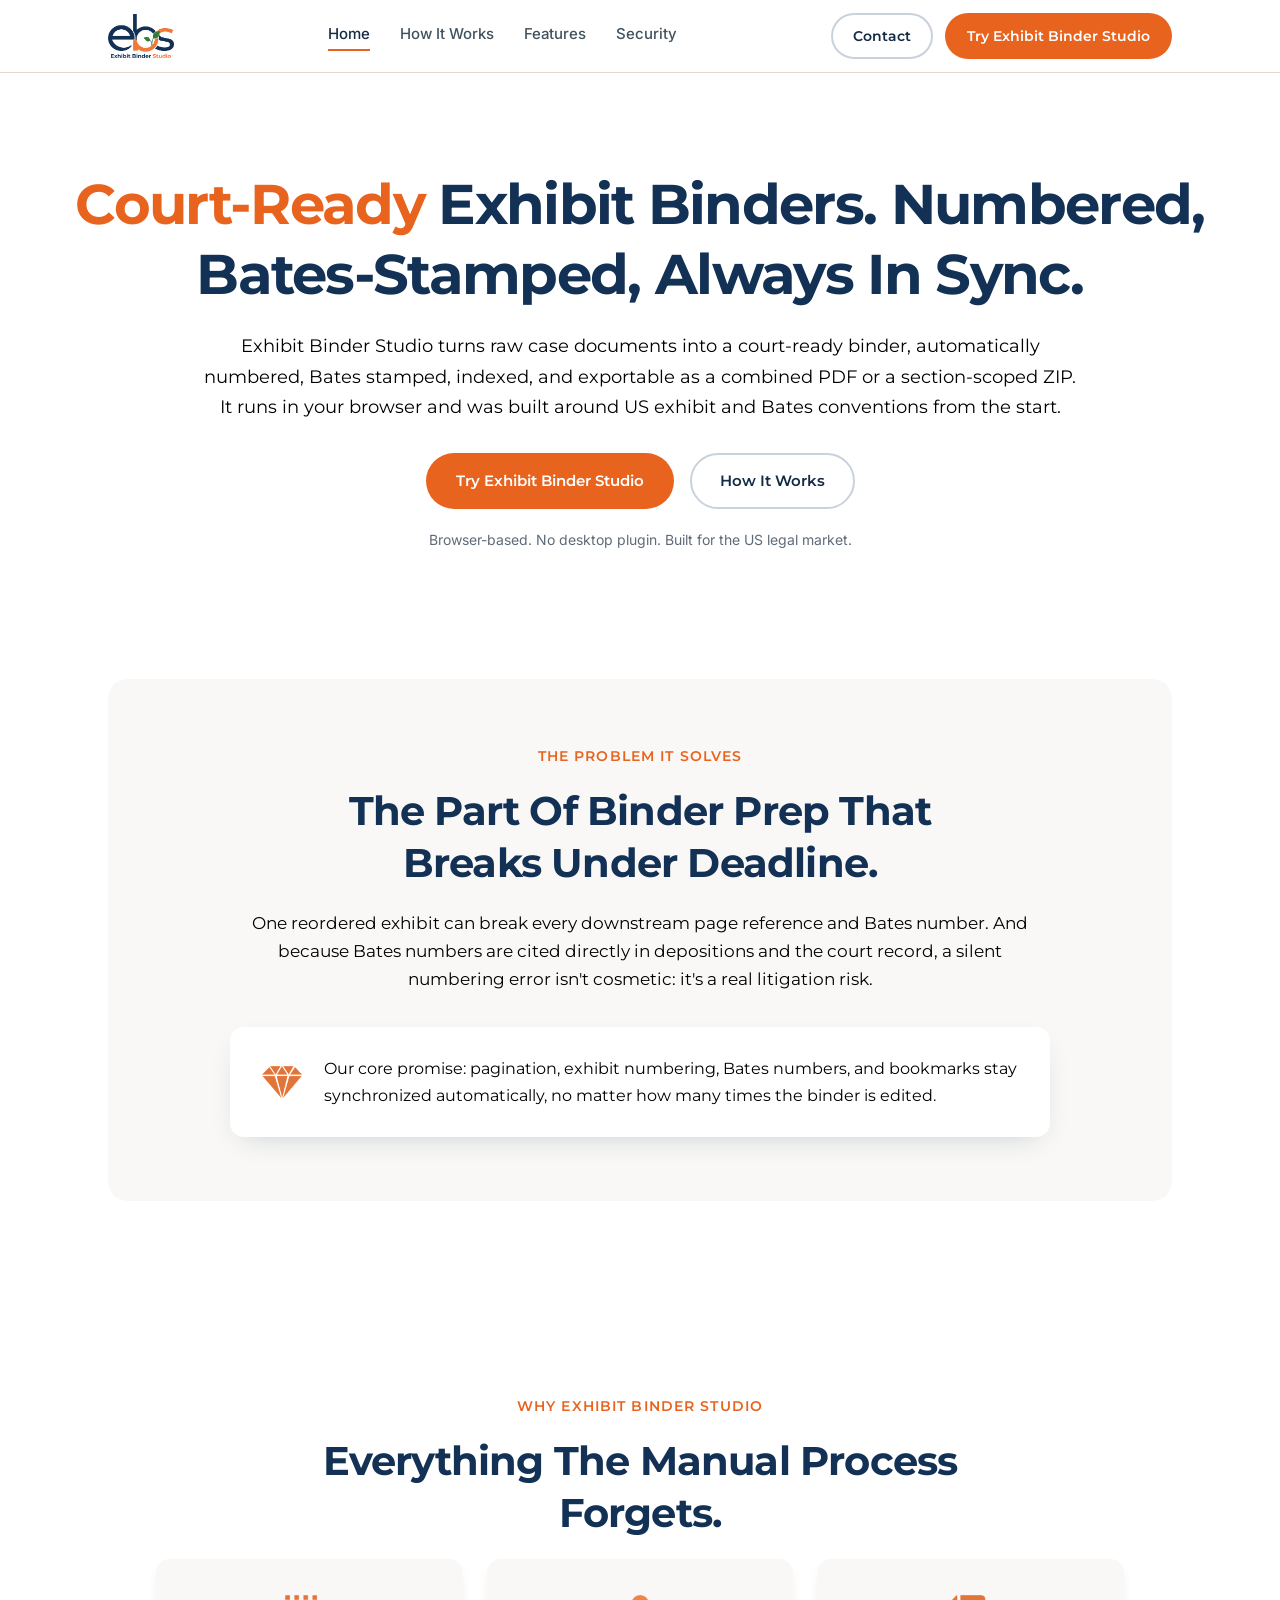
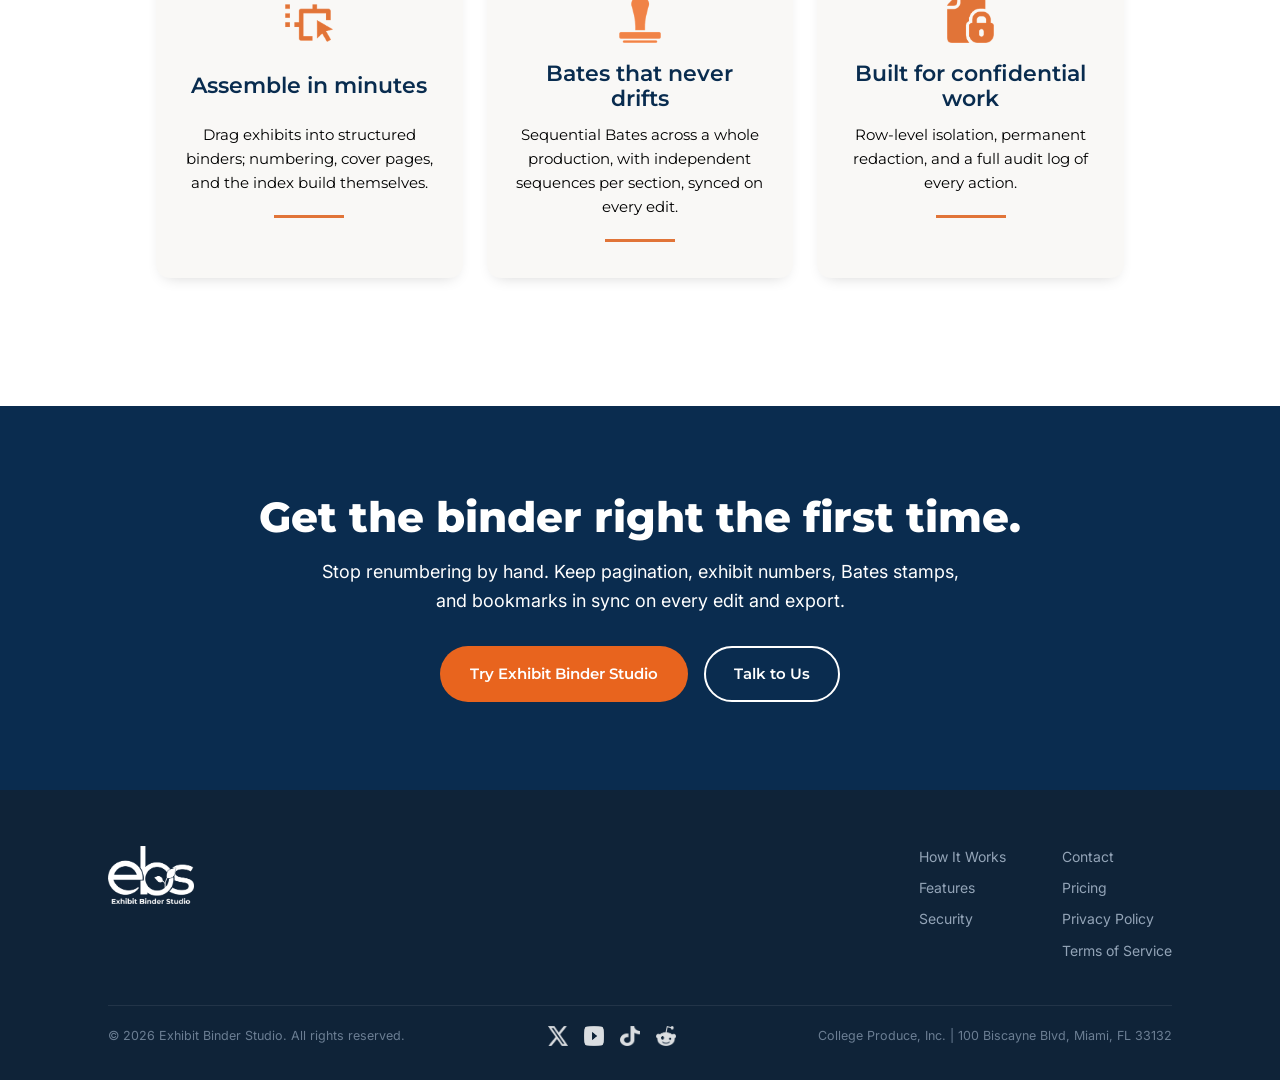
==== commit 2ca3bc83: "Add favicon, fix hero line-wrap, and align feature card descriptions Widen the hero's container so t" ====
--- a/index.html
+++ b/index.html
@@ -5,6 +5,7 @@
 <meta name="viewport" content="width=device-width, initial-scale=1.0">
 <title>Exhibit Binder Studio | Court-Ready Litigation Binders, Automatically</title>
 <meta name="description" content="Turn raw case documents into a court-ready exhibit binder, automatically numbered, Bates stamped, indexed, and export-ready as a combined PDF or section-scoped ZIP. Browser-based, built for US exhibit and Bates conventions.">
+<link rel="icon" type="image/x-icon" href="favicon.ico">
 <link rel="preconnect" href="https://fonts.googleapis.com">
 <link rel="preconnect" href="https://fonts.gstatic.com" crossorigin>
 <link href="https://fonts.googleapis.com/css2?family=Montserrat:wght@300;400;500;600;700;800&family=Inter:wght@400;500;600&display=swap" rel="stylesheet">
--- a/assets/styles.css
+++ b/assets/styles.css
@@ -85,9 +85,10 @@
    Home page
    ========================================================= */
 .hero{padding:96px 0 64px;text-align:center;background:#FFFFFF}
-.hero h1{font-family:'Montserrat';font-size:clamp(34px,4.6vw,56px);font-weight:700;letter-spacing:-.03em;color:#123155;margin:0 auto 22px;max-width:26ch;line-height:1.25;text-transform:capitalize}
+.hero .wrap{max-width:1300px}
+.hero h1{font-family:'Montserrat';font-size:clamp(34px,4.6vw,56px);font-weight:700;letter-spacing:-.03em;color:#123155;margin:0 auto 22px;max-width:46ch;line-height:1.25;text-transform:capitalize}
 .hero h1 span{color:var(--orange)}
-.hero p.sub{font-family:'Montserrat';font-size:18px;color:#000;max-width:64ch;margin:0 auto 30px;line-height:1.7}
+.hero p.sub{font-family:'Montserrat';font-size:18px;color:#000;max-width:74ch;margin:0 auto 30px;line-height:1.7}
 .hero .cta-row{justify-content:center}
 .micro{margin-top:20px;color:var(--muted);font-size:14px}
 
@@ -107,7 +108,7 @@
 @media(max-width:860px){.hp-cards{grid-template-columns:1fr}}
 .hp-card{background:#F9F8F6;border-radius:14px;box-shadow:0 6px 16px -8px rgba(0,0,0,.2);padding:36px 28px}
 .hp-card img{width:48px;height:48px;object-fit:contain;margin:0 auto 18px;display:block}
-.hp-card h3{font-family:'Montserrat';font-weight:600;font-size:22px;color:#092C4F;margin-bottom:12px}
+.hp-card h3{font-family:'Montserrat';font-weight:600;font-size:22px;color:#092C4F;margin-bottom:12px;min-height:2.28em;display:flex;align-items:center;justify-content:center}
 .hp-card p{font-family:'Montserrat';font-size:15px;color:#000;margin-bottom:20px;line-height:1.6}
 .hp-rule{display:block;width:70px;height:3px;background:#E17438;margin:0 auto}
 
